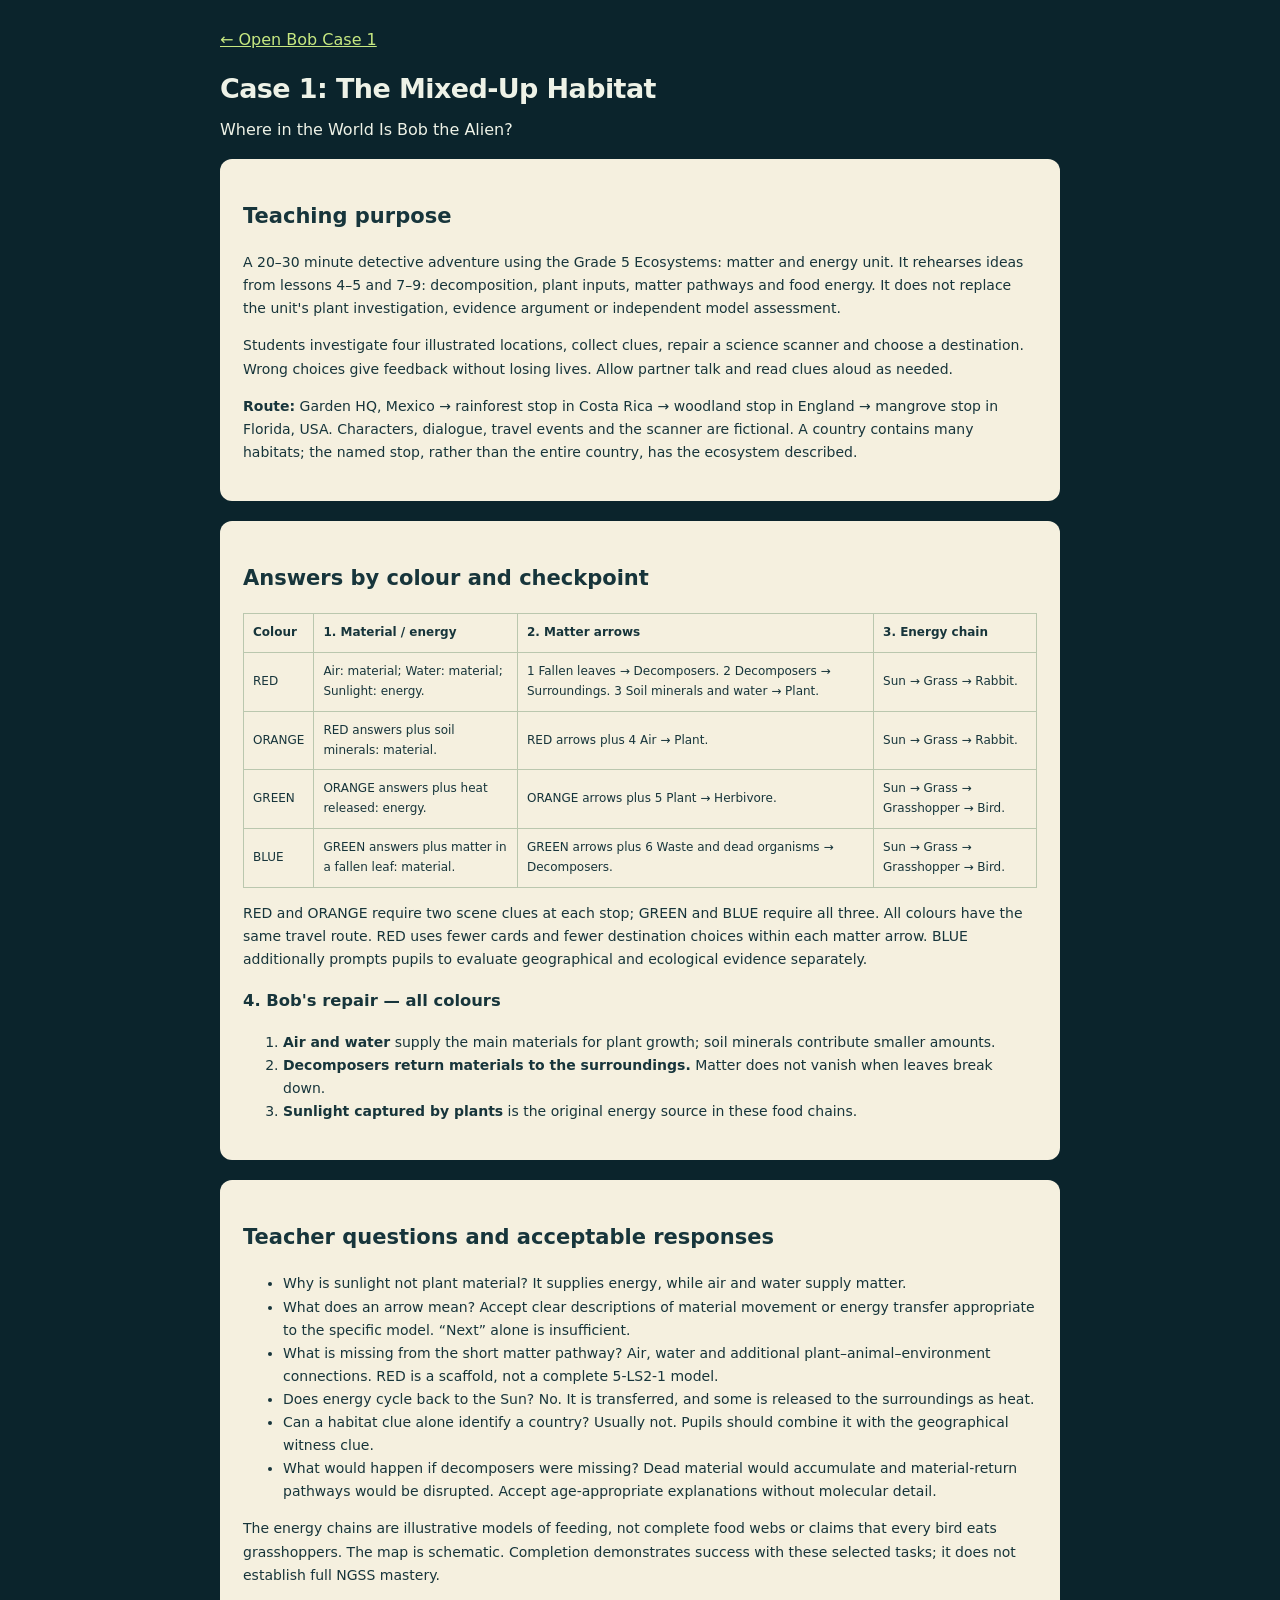
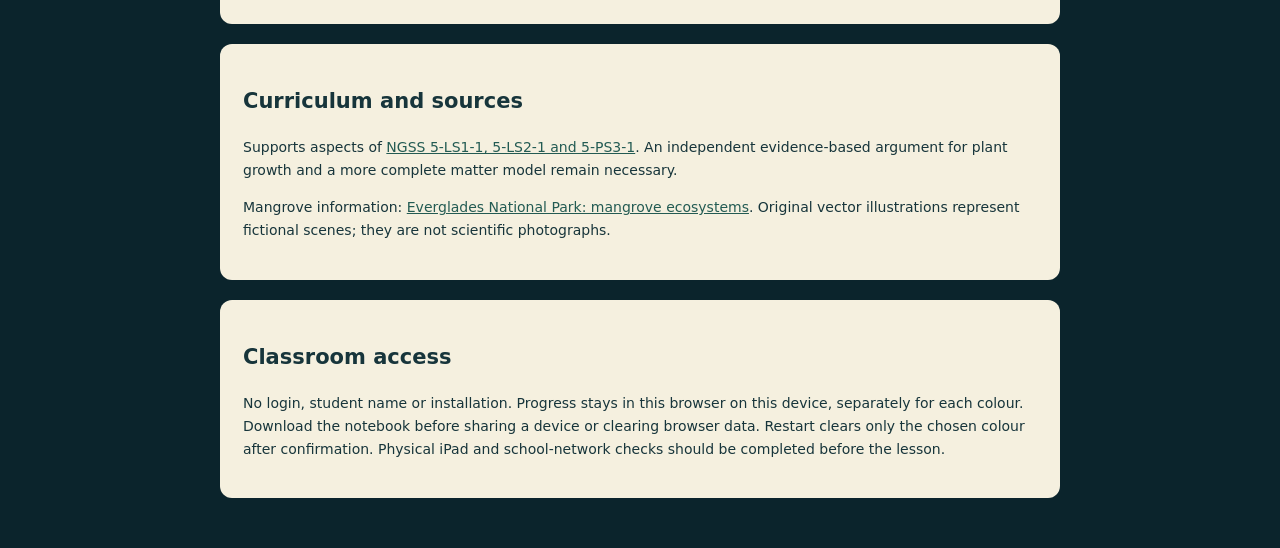
==== bob-teacher.html @ 0c16e36d "Publish Number Works and Bob ecosystem case 1" ====
<!doctype html><html lang="en"><head><meta charset="utf-8"><meta name="viewport" content="width=device-width,initial-scale=1"><title>Bob Case 1 · Teacher guide</title><style>:root{font-family:system-ui,-apple-system,BlinkMacSystemFont,"Segoe UI",sans-serif;background:#0b242c;color:#eef2e7;--lime:#c7e881;--ink:#102b32;--cream:#f5f0df;--line:#36515a}*{box-sizing:border-box}body{margin:0}button,input,textarea,select{font:inherit}button,a{touch-action:manipulation}button{min-height:44px;padding:10px 15px;border-radius:8px;background:#193a43;border:1px solid #4f6d74;color:#f5f1e4;cursor:pointer;font-weight:650}button:hover{background:#2b515b}button:disabled{opacity:.4;cursor:default}button:focus-visible,a:focus-visible,select:focus-visible,textarea:focus-visible{outline:3px solid #f2c665;outline-offset:3px}a{color:var(--lime)}header{display:flex;justify-content:space-between;align-items:center;gap:20px;padding:21px 4%;border-bottom:1px solid var(--line)}.brand{display:flex;align-items:center;gap:12px;color:#f5f0df;text-decoration:none;font-size:10px;letter-spacing:2px;line-height:1.6}.brand strong{font-size:22px;letter-spacing:.3px}.badge{font-size:40px;color:var(--lime);border:1px solid #93b55d;width:51px;text-align:center;border-radius:50%}header>div{display:flex;gap:9px;align-items:center}header button,header a:not(.brand){font-size:12px}main{max-width:1500px;margin:auto;padding:22px 4%}.casebar{display:flex;justify-content:space-between;align-items:center;gap:15px;margin-bottom:20px;font-size:11px;letter-spacing:1px}.casebar b{color:#cbd3bf;margin-left:12px;font-weight:500}#colours{display:flex;gap:6px}#colours button{background:none;font-size:11px;padding:8px 12px;border-color:transparent}#colours button::before{content:'';display:inline-block;width:8px;height:8px;border-radius:50%;background:var(--c);margin-right:7px}#colours [aria-pressed=true]{border-color:var(--c);background:#193841}.dashboard{display:grid;grid-template-columns:minmax(0,1.15fr) minmax(0,1fr);gap:22px}.scene-panel{background:#15343c;border:1px solid var(--line);border-radius:14px;overflow:hidden}.scene-head{display:flex;justify-content:space-between;align-items:center;padding:0 20px;font-size:10px;letter-spacing:1.7px;height:48px}.scene-head p{margin:0}.scene-head span{color:var(--lime);white-space:nowrap}#scene{position:relative;height:270px;background:#263e3d}#scene svg{width:100%;height:100%;display:block}.scene-label{position:absolute;bottom:13px;left:17px;background:#102b32dd;padding:8px 11px;border:1px solid #67816b;border-radius:5px;letter-spacing:1px;font-size:10px}.location-copy{padding:20px 24px 10px}h1{font-size:27px;line-height:1.1;margin:0 0 12px;letter-spacing:-.6px}.location-copy p{font-size:14px;color:#d6ded1;line-height:1.65;margin:0}.investigate{padding:5px 24px 22px}.investigate h2{font-size:11px;text-transform:uppercase;letter-spacing:1.8px;margin:18px 0 12px}#clues{display:grid;grid-template-columns:repeat(3,1fr);gap:8px}#clues button{padding:13px 5px;font-size:11px}#clues span{display:block;font-size:22px;margin-bottom:8px}#clues .read{border-color:#b5d873;color:var(--lime)}#direction{font-size:11px;line-height:1.5;color:#b4c5ba;margin:13px 0 0}.case-panel{background:var(--cream);border-radius:14px;color:var(--ink);overflow:hidden;display:flex;flex-direction:column}.tabbar{display:grid;grid-template-columns:1fr 1fr;background:#e6e3d4;padding:7px;gap:7px}.tabbar button{color:#45616a;background:transparent;border:0;border-radius:7px;font-size:13px}.tabbar button[aria-pressed=true]{background:var(--cream);color:#173b43;box-shadow:0 1px 4px #16313b20}#content{padding:22px;flex:1}#content h2{font-size:22px;margin:0 0 10px;letter-spacing:-.5px}#content p{font-size:13px;line-height:1.55}#content button,.light{background:#fffdf6;color:#23454b;border-color:#bdc7ad}#content button:hover,.light:hover{background:#e1e9cc}#content .primary{background:#234d48;color:white;width:100%;border:0;margin-top:16px}#content .selected{background:#cbe58e;border-color:#698c3d}.sort-row{background:#fffdf8;border:1px solid #d6d7c5;border-radius:8px;padding:11px;margin:8px 0;display:flex;justify-content:space-between;align-items:center;gap:9px;font-size:12px}.sort-row>span{max-width:50%}.sort-row>div{display:flex;gap:5px}.sort-row button{font-size:11px;padding:8px}.path-row{margin:10px 0;border-bottom:1px dashed #b2bfac;padding:0 0 12px;font-size:12px}.path-row label{display:block;margin-bottom:7px}.path-row select{width:100%;padding:10px;border:1px solid #a5b6a5;border-radius:7px;background:#fffdf6;color:#25454c;min-height:44px}.path-row small{display:block;font-size:10px;color:#637666;margin-top:5px}.chain{display:flex;align-items:center;gap:5px;flex-wrap:wrap;min-height:70px;border:1px dashed #8aa087;padding:12px;border-radius:10px;margin:17px 0}.chain span{padding:11px 8px;border-radius:7px;background:#dbe6c5;font-size:12px;font-weight:750}.chain i{font-style:normal}.bank{display:flex;gap:7px;flex-wrap:wrap}.bank button{font-size:12px}.tools{display:flex;justify-content:space-between;gap:9px;margin-top:12px}.tools button{font-size:11px}.repair-item{border-bottom:1px solid #ced3bc;padding:12px 0}.repair-item p{margin:0 0 9px;font-weight:700}.repair-item button{display:block;width:100%;margin:6px 0;text-align:left;font-size:12px}.map{background:#d3dfc9;border:1px solid #abbfa9;border-radius:10px;overflow:hidden;position:relative;margin:15px 0}.map svg{display:block;width:100%}.destinations{display:grid;gap:8px}.destinations button{text-align:left;font-size:13px}.destinations small{display:block;margin-top:4px;font-weight:400;font-size:10px}.maplegend{font-size:10px!important;color:#617563}.success-card{background:#d9e7bd;border:1px solid #a9c47b;border-radius:11px;padding:18px;margin:15px 0}.success-card strong{font-size:17px}.success-card p{margin-bottom:0}.stamp{font-size:12px;letter-spacing:2px;border:3px double #4e7554;color:#345c41;display:inline-block;padding:11px;transform:rotate(-4deg);margin:14px 0}#feedback{background:#e2e9d6;color:#345847;font-size:12px;line-height:1.6;margin:0;padding:15px 22px;border-top:1px solid #c9d3bc;min-height:55px}#feedback.error{background:#f0dfc3;color:#744821}footer{display:flex;align-items:center;gap:20px;justify-content:space-between;font-size:10px;color:#bdcabc;margin-top:20px}footer button{font-size:10px;min-height:35px;background:none}dialog{border:1px solid #8b9c79;border-radius:16px;background:var(--cream);color:var(--ink);width:calc(100% - 30px);max-width:620px;max-height:88vh;overflow:auto;padding:24px}dialog::backdrop{background:#041a22cc}.dialog-head{display:flex;justify-content:space-between;gap:20px;align-items:center}.dialog-head h2{font-size:23px;margin:0}.dialog-head button{background:none;border:none;color:#16343a;font-size:25px}#dialogBody{font-size:14px;line-height:1.65}#dialogBody textarea{width:100%;min-height:120px;border:1px solid #a9b99c;background:#fffef9;padding:12px;border-radius:8px}#dialogBody li{margin-bottom:10px}.clue-tag{font-size:10px;letter-spacing:2px;color:#627456}.notebook-entry{border-bottom:1px solid #ccd5c0;padding:12px 0}.teacher{max-width:900px;margin:auto;padding:30px}.teacher section{background:#f5f0df;color:#17353b;border-radius:12px;padding:23px;margin:20px 0;line-height:1.65;font-size:14px}.teacher section a{color:#235b53}.teacher table{border-collapse:collapse;width:100%;font-size:12px}.teacher th,.teacher td{border:1px solid #bac7ae;padding:9px;text-align:left}.teacher h1{margin-top:25px}@media(max-width:900px){main{padding:18px 3%}.dashboard{gap:14px;grid-template-columns:minmax(0,1fr) minmax(0,1fr)}.casebar b{display:none}#scene{height:220px}.location-copy,.investigate{padding-left:18px;padding-right:18px}#content{padding:17px}h1{font-size:24px}}@media(max-width:680px){header{padding:14px 4%;gap:10px}.brand{font-size:7px;letter-spacing:1px}.brand strong{font-size:16px}.badge{font-size:28px;width:36px}header>div{gap:6px;flex-wrap:wrap;justify-content:flex-end}header button,header a:not(.brand){font-size:10px;padding:7px;min-height:36px}.dashboard{grid-template-columns:1fr}.casebar{gap:5px;font-size:10px}#colours{gap:1px}#colours button{padding:7px;font-size:10px}.case-panel{min-height:400px}#scene{height:230px}footer{flex-wrap:wrap}#clues button{min-height:70px}.sort-row button{min-height:44px}.brand span:last-child{white-space:nowrap}}[hidden]{display:none!important}@media print{header,footer,button{display:none!important}body{background:white;color:black}.teacher section{break-inside:avoid;border:1px solid #ccc}}
</style></head><body><main class="teacher"><a href="bob1.html">← Open Bob Case 1</a><h1>Case 1: The Mixed-Up Habitat</h1><p>Where in the World Is Bob the Alien?</p><section><h2>Teaching purpose</h2><p>A 20–30 minute detective adventure using the Grade 5 Ecosystems: matter and energy unit. It rehearses ideas from lessons 4–5 and 7–9: decomposition, plant inputs, matter pathways and food energy. It does not replace the unit's plant investigation, evidence argument or independent model assessment.</p><p>Students investigate four illustrated locations, collect clues, repair a science scanner and choose a destination. Wrong choices give feedback without losing lives. Allow partner talk and read clues aloud as needed.</p><p><strong>Route:</strong> Garden HQ, Mexico → rainforest stop in Costa Rica → woodland stop in England → mangrove stop in Florida, USA. Characters, dialogue, travel events and the scanner are fictional. A country contains many habitats; the named stop, rather than the entire country, has the ecosystem described.</p></section><section><h2>Answers by colour and checkpoint</h2><table><tr><th>Colour</th><th>1. Material / energy</th><th>2. Matter arrows</th><th>3. Energy chain</th></tr><tr><td>RED</td><td>Air: material; Water: material; Sunlight: energy.</td><td>1 Fallen leaves → Decomposers. 2 Decomposers → Surroundings. 3 Soil minerals and water → Plant.</td><td>Sun → Grass → Rabbit.</td></tr><tr><td>ORANGE</td><td>RED answers plus soil minerals: material.</td><td>RED arrows plus 4 Air → Plant.</td><td>Sun → Grass → Rabbit.</td></tr><tr><td>GREEN</td><td>ORANGE answers plus heat released: energy.</td><td>ORANGE arrows plus 5 Plant → Herbivore.</td><td>Sun → Grass → Grasshopper → Bird.</td></tr><tr><td>BLUE</td><td>GREEN answers plus matter in a fallen leaf: material.</td><td>GREEN arrows plus 6 Waste and dead organisms → Decomposers.</td><td>Sun → Grass → Grasshopper → Bird.</td></tr></table><p>RED and ORANGE require two scene clues at each stop; GREEN and BLUE require all three. All colours have the same travel route. RED uses fewer cards and fewer destination choices within each matter arrow. BLUE additionally prompts pupils to evaluate geographical and ecological evidence separately.</p><h3>4. Bob's repair — all colours</h3><ol><li><strong>Air and water</strong> supply the main materials for plant growth; soil minerals contribute smaller amounts.</li><li><strong>Decomposers return materials to the surroundings.</strong> Matter does not vanish when leaves break down.</li><li><strong>Sunlight captured by plants</strong> is the original energy source in these food chains.</li></ol></section><section><h2>Teacher questions and acceptable responses</h2><ul><li>Why is sunlight not plant material? It supplies energy, while air and water supply matter.</li><li>What does an arrow mean? Accept clear descriptions of material movement or energy transfer appropriate to the specific model. “Next” alone is insufficient.</li><li>What is missing from the short matter pathway? Air, water and additional plant–animal–environment connections. RED is a scaffold, not a complete 5-LS2-1 model.</li><li>Does energy cycle back to the Sun? No. It is transferred, and some is released to the surroundings as heat.</li><li>Can a habitat clue alone identify a country? Usually not. Pupils should combine it with the geographical witness clue.</li><li>What would happen if decomposers were missing? Dead material would accumulate and material-return pathways would be disrupted. Accept age-appropriate explanations without molecular detail.</li></ul><p>The energy chains are illustrative models of feeding, not complete food webs or claims that every bird eats grasshoppers. The map is schematic. Completion demonstrates success with these selected tasks; it does not establish full NGSS mastery.</p></section><section><h2>Curriculum and sources</h2><p>Supports aspects of <a href="https://www.nextgenscience.org/topic-arrangement/5matter-and-energy-organisms-and-ecosystems">NGSS 5-LS1-1, 5-LS2-1 and 5-PS3-1</a>. An independent evidence-based argument for plant growth and a more complete matter model remain necessary.</p><p>Mangrove information: <a href="https://www.nps.gov/ever/learn/nature/mangroves.htm">Everglades National Park: mangrove ecosystems</a>. Original vector illustrations represent fictional scenes; they are not scientific photographs.</p></section><section><h2>Classroom access</h2><p>No login, student name or installation. Progress stays in this browser on this device, separately for each colour. Download the notebook before sharing a device or clearing browser data. Restart clears only the chosen colour after confirmation. Physical iPad and school-network checks should be completed before the lesson.</p></section></main></body></html>
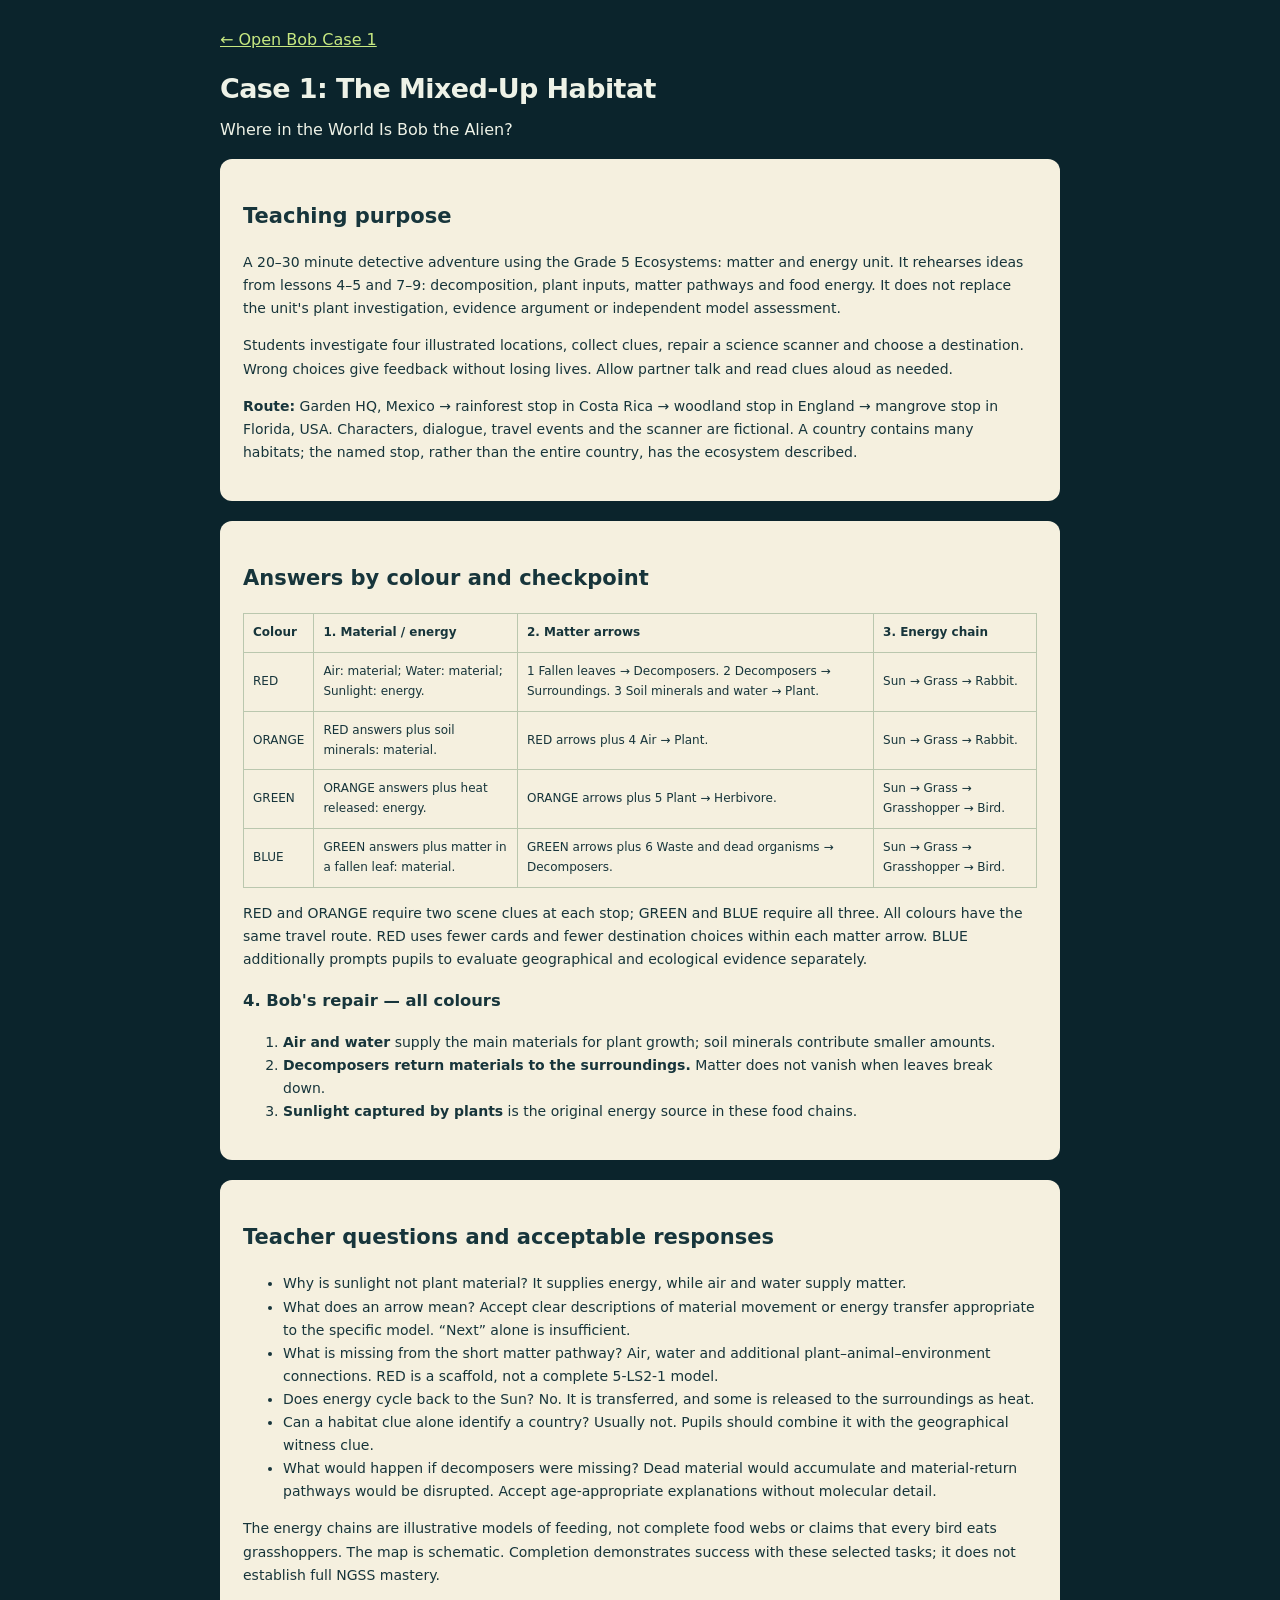
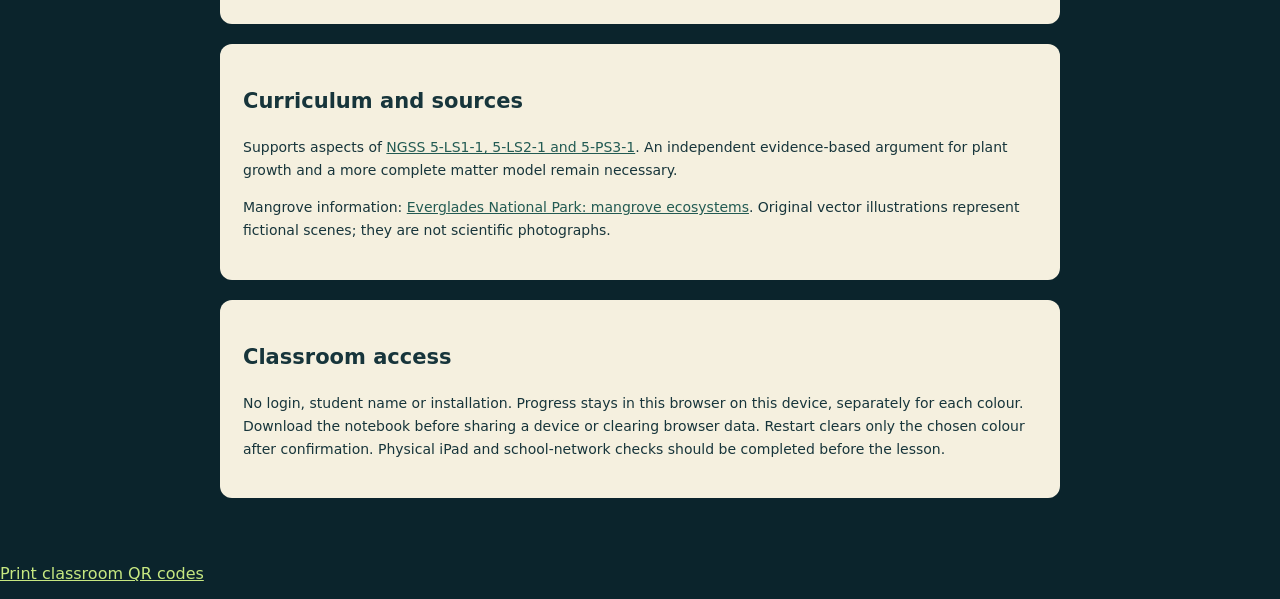
==== commit 032a4f28: "Add Render QR codes for both classroom games" ====
--- a/bob-teacher.html
+++ b/bob-teacher.html
@@ -1,2 +1,2 @@
 <!doctype html><html lang="en"><head><meta charset="utf-8"><meta name="viewport" content="width=device-width,initial-scale=1"><title>Bob Case 1 · Teacher guide</title><style>:root{font-family:system-ui,-apple-system,BlinkMacSystemFont,"Segoe UI",sans-serif;background:#0b242c;color:#eef2e7;--lime:#c7e881;--ink:#102b32;--cream:#f5f0df;--line:#36515a}*{box-sizing:border-box}body{margin:0}button,input,textarea,select{font:inherit}button,a{touch-action:manipulation}button{min-height:44px;padding:10px 15px;border-radius:8px;background:#193a43;border:1px solid #4f6d74;color:#f5f1e4;cursor:pointer;font-weight:650}button:hover{background:#2b515b}button:disabled{opacity:.4;cursor:default}button:focus-visible,a:focus-visible,select:focus-visible,textarea:focus-visible{outline:3px solid #f2c665;outline-offset:3px}a{color:var(--lime)}header{display:flex;justify-content:space-between;align-items:center;gap:20px;padding:21px 4%;border-bottom:1px solid var(--line)}.brand{display:flex;align-items:center;gap:12px;color:#f5f0df;text-decoration:none;font-size:10px;letter-spacing:2px;line-height:1.6}.brand strong{font-size:22px;letter-spacing:.3px}.badge{font-size:40px;color:var(--lime);border:1px solid #93b55d;width:51px;text-align:center;border-radius:50%}header>div{display:flex;gap:9px;align-items:center}header button,header a:not(.brand){font-size:12px}main{max-width:1500px;margin:auto;padding:22px 4%}.casebar{display:flex;justify-content:space-between;align-items:center;gap:15px;margin-bottom:20px;font-size:11px;letter-spacing:1px}.casebar b{color:#cbd3bf;margin-left:12px;font-weight:500}#colours{display:flex;gap:6px}#colours button{background:none;font-size:11px;padding:8px 12px;border-color:transparent}#colours button::before{content:'';display:inline-block;width:8px;height:8px;border-radius:50%;background:var(--c);margin-right:7px}#colours [aria-pressed=true]{border-color:var(--c);background:#193841}.dashboard{display:grid;grid-template-columns:minmax(0,1.15fr) minmax(0,1fr);gap:22px}.scene-panel{background:#15343c;border:1px solid var(--line);border-radius:14px;overflow:hidden}.scene-head{display:flex;justify-content:space-between;align-items:center;padding:0 20px;font-size:10px;letter-spacing:1.7px;height:48px}.scene-head p{margin:0}.scene-head span{color:var(--lime);white-space:nowrap}#scene{position:relative;height:270px;background:#263e3d}#scene svg{width:100%;height:100%;display:block}.scene-label{position:absolute;bottom:13px;left:17px;background:#102b32dd;padding:8px 11px;border:1px solid #67816b;border-radius:5px;letter-spacing:1px;font-size:10px}.location-copy{padding:20px 24px 10px}h1{font-size:27px;line-height:1.1;margin:0 0 12px;letter-spacing:-.6px}.location-copy p{font-size:14px;color:#d6ded1;line-height:1.65;margin:0}.investigate{padding:5px 24px 22px}.investigate h2{font-size:11px;text-transform:uppercase;letter-spacing:1.8px;margin:18px 0 12px}#clues{display:grid;grid-template-columns:repeat(3,1fr);gap:8px}#clues button{padding:13px 5px;font-size:11px}#clues span{display:block;font-size:22px;margin-bottom:8px}#clues .read{border-color:#b5d873;color:var(--lime)}#direction{font-size:11px;line-height:1.5;color:#b4c5ba;margin:13px 0 0}.case-panel{background:var(--cream);border-radius:14px;color:var(--ink);overflow:hidden;display:flex;flex-direction:column}.tabbar{display:grid;grid-template-columns:1fr 1fr;background:#e6e3d4;padding:7px;gap:7px}.tabbar button{color:#45616a;background:transparent;border:0;border-radius:7px;font-size:13px}.tabbar button[aria-pressed=true]{background:var(--cream);color:#173b43;box-shadow:0 1px 4px #16313b20}#content{padding:22px;flex:1}#content h2{font-size:22px;margin:0 0 10px;letter-spacing:-.5px}#content p{font-size:13px;line-height:1.55}#content button,.light{background:#fffdf6;color:#23454b;border-color:#bdc7ad}#content button:hover,.light:hover{background:#e1e9cc}#content .primary{background:#234d48;color:white;width:100%;border:0;margin-top:16px}#content .selected{background:#cbe58e;border-color:#698c3d}.sort-row{background:#fffdf8;border:1px solid #d6d7c5;border-radius:8px;padding:11px;margin:8px 0;display:flex;justify-content:space-between;align-items:center;gap:9px;font-size:12px}.sort-row>span{max-width:50%}.sort-row>div{display:flex;gap:5px}.sort-row button{font-size:11px;padding:8px}.path-row{margin:10px 0;border-bottom:1px dashed #b2bfac;padding:0 0 12px;font-size:12px}.path-row label{display:block;margin-bottom:7px}.path-row select{width:100%;padding:10px;border:1px solid #a5b6a5;border-radius:7px;background:#fffdf6;color:#25454c;min-height:44px}.path-row small{display:block;font-size:10px;color:#637666;margin-top:5px}.chain{display:flex;align-items:center;gap:5px;flex-wrap:wrap;min-height:70px;border:1px dashed #8aa087;padding:12px;border-radius:10px;margin:17px 0}.chain span{padding:11px 8px;border-radius:7px;background:#dbe6c5;font-size:12px;font-weight:750}.chain i{font-style:normal}.bank{display:flex;gap:7px;flex-wrap:wrap}.bank button{font-size:12px}.tools{display:flex;justify-content:space-between;gap:9px;margin-top:12px}.tools button{font-size:11px}.repair-item{border-bottom:1px solid #ced3bc;padding:12px 0}.repair-item p{margin:0 0 9px;font-weight:700}.repair-item button{display:block;width:100%;margin:6px 0;text-align:left;font-size:12px}.map{background:#d3dfc9;border:1px solid #abbfa9;border-radius:10px;overflow:hidden;position:relative;margin:15px 0}.map svg{display:block;width:100%}.destinations{display:grid;gap:8px}.destinations button{text-align:left;font-size:13px}.destinations small{display:block;margin-top:4px;font-weight:400;font-size:10px}.maplegend{font-size:10px!important;color:#617563}.success-card{background:#d9e7bd;border:1px solid #a9c47b;border-radius:11px;padding:18px;margin:15px 0}.success-card strong{font-size:17px}.success-card p{margin-bottom:0}.stamp{font-size:12px;letter-spacing:2px;border:3px double #4e7554;color:#345c41;display:inline-block;padding:11px;transform:rotate(-4deg);margin:14px 0}#feedback{background:#e2e9d6;color:#345847;font-size:12px;line-height:1.6;margin:0;padding:15px 22px;border-top:1px solid #c9d3bc;min-height:55px}#feedback.error{background:#f0dfc3;color:#744821}footer{display:flex;align-items:center;gap:20px;justify-content:space-between;font-size:10px;color:#bdcabc;margin-top:20px}footer button{font-size:10px;min-height:35px;background:none}dialog{border:1px solid #8b9c79;border-radius:16px;background:var(--cream);color:var(--ink);width:calc(100% - 30px);max-width:620px;max-height:88vh;overflow:auto;padding:24px}dialog::backdrop{background:#041a22cc}.dialog-head{display:flex;justify-content:space-between;gap:20px;align-items:center}.dialog-head h2{font-size:23px;margin:0}.dialog-head button{background:none;border:none;color:#16343a;font-size:25px}#dialogBody{font-size:14px;line-height:1.65}#dialogBody textarea{width:100%;min-height:120px;border:1px solid #a9b99c;background:#fffef9;padding:12px;border-radius:8px}#dialogBody li{margin-bottom:10px}.clue-tag{font-size:10px;letter-spacing:2px;color:#627456}.notebook-entry{border-bottom:1px solid #ccd5c0;padding:12px 0}.teacher{max-width:900px;margin:auto;padding:30px}.teacher section{background:#f5f0df;color:#17353b;border-radius:12px;padding:23px;margin:20px 0;line-height:1.65;font-size:14px}.teacher section a{color:#235b53}.teacher table{border-collapse:collapse;width:100%;font-size:12px}.teacher th,.teacher td{border:1px solid #bac7ae;padding:9px;text-align:left}.teacher h1{margin-top:25px}@media(max-width:900px){main{padding:18px 3%}.dashboard{gap:14px;grid-template-columns:minmax(0,1fr) minmax(0,1fr)}.casebar b{display:none}#scene{height:220px}.location-copy,.investigate{padding-left:18px;padding-right:18px}#content{padding:17px}h1{font-size:24px}}@media(max-width:680px){header{padding:14px 4%;gap:10px}.brand{font-size:7px;letter-spacing:1px}.brand strong{font-size:16px}.badge{font-size:28px;width:36px}header>div{gap:6px;flex-wrap:wrap;justify-content:flex-end}header button,header a:not(.brand){font-size:10px;padding:7px;min-height:36px}.dashboard{grid-template-columns:1fr}.casebar{gap:5px;font-size:10px}#colours{gap:1px}#colours button{padding:7px;font-size:10px}.case-panel{min-height:400px}#scene{height:230px}footer{flex-wrap:wrap}#clues button{min-height:70px}.sort-row button{min-height:44px}.brand span:last-child{white-space:nowrap}}[hidden]{display:none!important}@media print{header,footer,button{display:none!important}body{background:white;color:black}.teacher section{break-inside:avoid;border:1px solid #ccc}}
-</style></head><body><main class="teacher"><a href="bob1.html">← Open Bob Case 1</a><h1>Case 1: The Mixed-Up Habitat</h1><p>Where in the World Is Bob the Alien?</p><section><h2>Teaching purpose</h2><p>A 20–30 minute detective adventure using the Grade 5 Ecosystems: matter and energy unit. It rehearses ideas from lessons 4–5 and 7–9: decomposition, plant inputs, matter pathways and food energy. It does not replace the unit's plant investigation, evidence argument or independent model assessment.</p><p>Students investigate four illustrated locations, collect clues, repair a science scanner and choose a destination. Wrong choices give feedback without losing lives. Allow partner talk and read clues aloud as needed.</p><p><strong>Route:</strong> Garden HQ, Mexico → rainforest stop in Costa Rica → woodland stop in England → mangrove stop in Florida, USA. Characters, dialogue, travel events and the scanner are fictional. A country contains many habitats; the named stop, rather than the entire country, has the ecosystem described.</p></section><section><h2>Answers by colour and checkpoint</h2><table><tr><th>Colour</th><th>1. Material / energy</th><th>2. Matter arrows</th><th>3. Energy chain</th></tr><tr><td>RED</td><td>Air: material; Water: material; Sunlight: energy.</td><td>1 Fallen leaves → Decomposers. 2 Decomposers → Surroundings. 3 Soil minerals and water → Plant.</td><td>Sun → Grass → Rabbit.</td></tr><tr><td>ORANGE</td><td>RED answers plus soil minerals: material.</td><td>RED arrows plus 4 Air → Plant.</td><td>Sun → Grass → Rabbit.</td></tr><tr><td>GREEN</td><td>ORANGE answers plus heat released: energy.</td><td>ORANGE arrows plus 5 Plant → Herbivore.</td><td>Sun → Grass → Grasshopper → Bird.</td></tr><tr><td>BLUE</td><td>GREEN answers plus matter in a fallen leaf: material.</td><td>GREEN arrows plus 6 Waste and dead organisms → Decomposers.</td><td>Sun → Grass → Grasshopper → Bird.</td></tr></table><p>RED and ORANGE require two scene clues at each stop; GREEN and BLUE require all three. All colours have the same travel route. RED uses fewer cards and fewer destination choices within each matter arrow. BLUE additionally prompts pupils to evaluate geographical and ecological evidence separately.</p><h3>4. Bob's repair — all colours</h3><ol><li><strong>Air and water</strong> supply the main materials for plant growth; soil minerals contribute smaller amounts.</li><li><strong>Decomposers return materials to the surroundings.</strong> Matter does not vanish when leaves break down.</li><li><strong>Sunlight captured by plants</strong> is the original energy source in these food chains.</li></ol></section><section><h2>Teacher questions and acceptable responses</h2><ul><li>Why is sunlight not plant material? It supplies energy, while air and water supply matter.</li><li>What does an arrow mean? Accept clear descriptions of material movement or energy transfer appropriate to the specific model. “Next” alone is insufficient.</li><li>What is missing from the short matter pathway? Air, water and additional plant–animal–environment connections. RED is a scaffold, not a complete 5-LS2-1 model.</li><li>Does energy cycle back to the Sun? No. It is transferred, and some is released to the surroundings as heat.</li><li>Can a habitat clue alone identify a country? Usually not. Pupils should combine it with the geographical witness clue.</li><li>What would happen if decomposers were missing? Dead material would accumulate and material-return pathways would be disrupted. Accept age-appropriate explanations without molecular detail.</li></ul><p>The energy chains are illustrative models of feeding, not complete food webs or claims that every bird eats grasshoppers. The map is schematic. Completion demonstrates success with these selected tasks; it does not establish full NGSS mastery.</p></section><section><h2>Curriculum and sources</h2><p>Supports aspects of <a href="https://www.nextgenscience.org/topic-arrangement/5matter-and-energy-organisms-and-ecosystems">NGSS 5-LS1-1, 5-LS2-1 and 5-PS3-1</a>. An independent evidence-based argument for plant growth and a more complete matter model remain necessary.</p><p>Mangrove information: <a href="https://www.nps.gov/ever/learn/nature/mangroves.htm">Everglades National Park: mangrove ecosystems</a>. Original vector illustrations represent fictional scenes; they are not scientific photographs.</p></section><section><h2>Classroom access</h2><p>No login, student name or installation. Progress stays in this browser on this device, separately for each colour. Download the notebook before sharing a device or clearing browser data. Restart clears only the chosen colour after confirmation. Physical iPad and school-network checks should be completed before the lesson.</p></section></main></body></html>
+</style></head><body><main class="teacher"><a href="bob1.html">← Open Bob Case 1</a><h1>Case 1: The Mixed-Up Habitat</h1><p>Where in the World Is Bob the Alien?</p><section><h2>Teaching purpose</h2><p>A 20–30 minute detective adventure using the Grade 5 Ecosystems: matter and energy unit. It rehearses ideas from lessons 4–5 and 7–9: decomposition, plant inputs, matter pathways and food energy. It does not replace the unit's plant investigation, evidence argument or independent model assessment.</p><p>Students investigate four illustrated locations, collect clues, repair a science scanner and choose a destination. Wrong choices give feedback without losing lives. Allow partner talk and read clues aloud as needed.</p><p><strong>Route:</strong> Garden HQ, Mexico → rainforest stop in Costa Rica → woodland stop in England → mangrove stop in Florida, USA. Characters, dialogue, travel events and the scanner are fictional. A country contains many habitats; the named stop, rather than the entire country, has the ecosystem described.</p></section><section><h2>Answers by colour and checkpoint</h2><table><tr><th>Colour</th><th>1. Material / energy</th><th>2. Matter arrows</th><th>3. Energy chain</th></tr><tr><td>RED</td><td>Air: material; Water: material; Sunlight: energy.</td><td>1 Fallen leaves → Decomposers. 2 Decomposers → Surroundings. 3 Soil minerals and water → Plant.</td><td>Sun → Grass → Rabbit.</td></tr><tr><td>ORANGE</td><td>RED answers plus soil minerals: material.</td><td>RED arrows plus 4 Air → Plant.</td><td>Sun → Grass → Rabbit.</td></tr><tr><td>GREEN</td><td>ORANGE answers plus heat released: energy.</td><td>ORANGE arrows plus 5 Plant → Herbivore.</td><td>Sun → Grass → Grasshopper → Bird.</td></tr><tr><td>BLUE</td><td>GREEN answers plus matter in a fallen leaf: material.</td><td>GREEN arrows plus 6 Waste and dead organisms → Decomposers.</td><td>Sun → Grass → Grasshopper → Bird.</td></tr></table><p>RED and ORANGE require two scene clues at each stop; GREEN and BLUE require all three. All colours have the same travel route. RED uses fewer cards and fewer destination choices within each matter arrow. BLUE additionally prompts pupils to evaluate geographical and ecological evidence separately.</p><h3>4. Bob's repair — all colours</h3><ol><li><strong>Air and water</strong> supply the main materials for plant growth; soil minerals contribute smaller amounts.</li><li><strong>Decomposers return materials to the surroundings.</strong> Matter does not vanish when leaves break down.</li><li><strong>Sunlight captured by plants</strong> is the original energy source in these food chains.</li></ol></section><section><h2>Teacher questions and acceptable responses</h2><ul><li>Why is sunlight not plant material? It supplies energy, while air and water supply matter.</li><li>What does an arrow mean? Accept clear descriptions of material movement or energy transfer appropriate to the specific model. “Next” alone is insufficient.</li><li>What is missing from the short matter pathway? Air, water and additional plant–animal–environment connections. RED is a scaffold, not a complete 5-LS2-1 model.</li><li>Does energy cycle back to the Sun? No. It is transferred, and some is released to the surroundings as heat.</li><li>Can a habitat clue alone identify a country? Usually not. Pupils should combine it with the geographical witness clue.</li><li>What would happen if decomposers were missing? Dead material would accumulate and material-return pathways would be disrupted. Accept age-appropriate explanations without molecular detail.</li></ul><p>The energy chains are illustrative models of feeding, not complete food webs or claims that every bird eats grasshoppers. The map is schematic. Completion demonstrates success with these selected tasks; it does not establish full NGSS mastery.</p></section><section><h2>Curriculum and sources</h2><p>Supports aspects of <a href="https://www.nextgenscience.org/topic-arrangement/5matter-and-energy-organisms-and-ecosystems">NGSS 5-LS1-1, 5-LS2-1 and 5-PS3-1</a>. An independent evidence-based argument for plant growth and a more complete matter model remain necessary.</p><p>Mangrove information: <a href="https://www.nps.gov/ever/learn/nature/mangroves.htm">Everglades National Park: mangrove ecosystems</a>. Original vector illustrations represent fictional scenes; they are not scientific photographs.</p></section><section><h2>Classroom access</h2><p>No login, student name or installation. Progress stays in this browser on this device, separately for each colour. Download the notebook before sharing a device or clearing browser data. Restart clears only the chosen colour after confirmation. Physical iPad and school-network checks should be completed before the lesson.</p></section></main><p><a href="qr.html">Print classroom QR codes</a></p></body></html>
